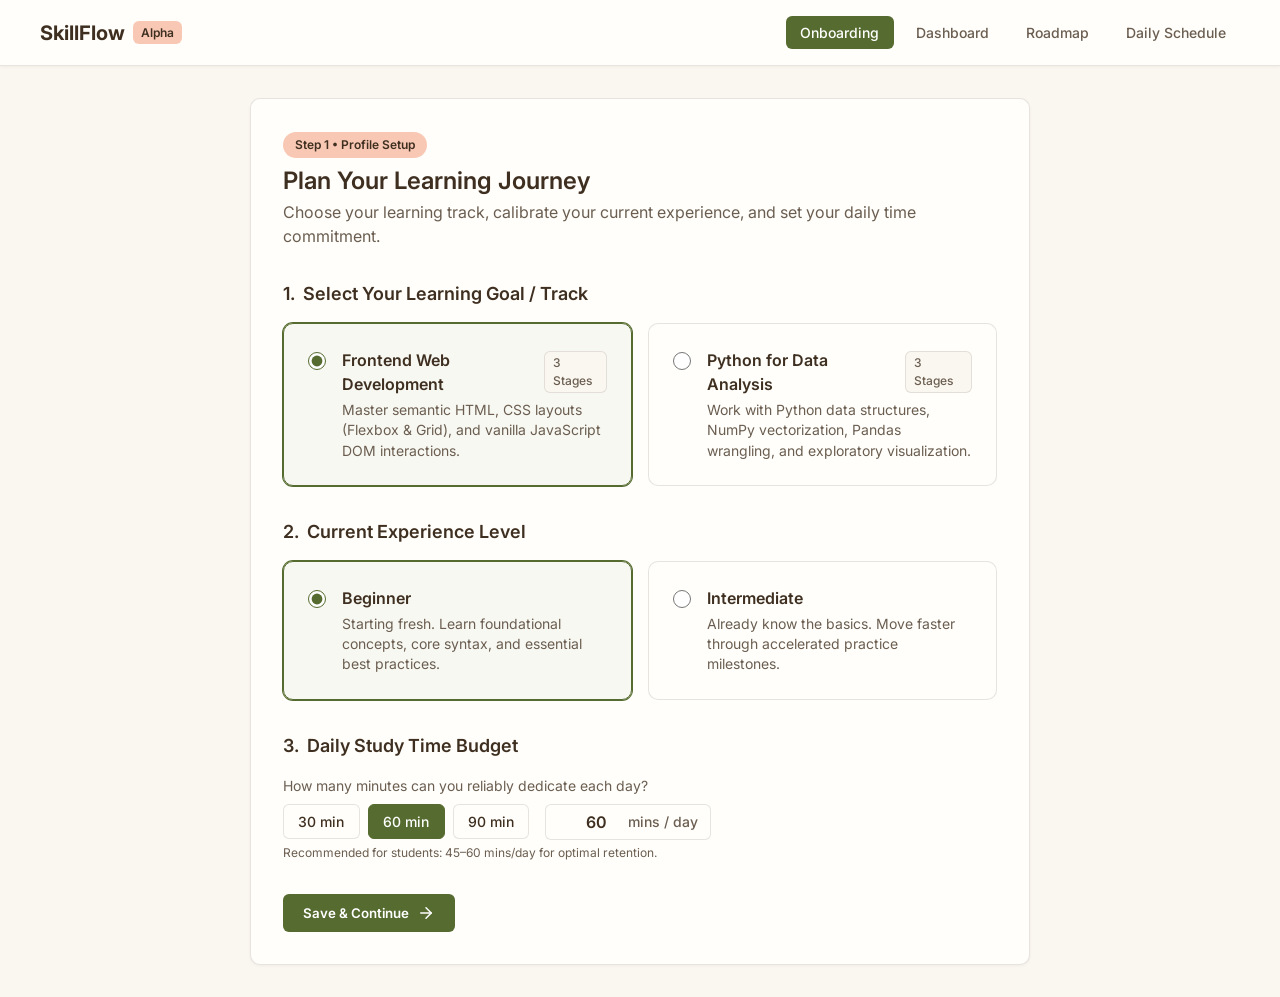
==== index.html @ f616cbc0 "1st proototype" ====
<!DOCTYPE html>
<html lang="en">
<head>
  <meta charset="UTF-8">
  <meta name="viewport" content="width=device-width, initial-scale=1.0">
  <title>SkillFlow — Student Productivity &amp; Roadmap Tool</title>
  
  <!-- Inter Google Font -->
  <link rel="preconnect" href="https://fonts.googleapis.com">
  <link rel="preconnect" href="https://fonts.gstatic.com" crossorigin>
  <link href="https://fonts.googleapis.com/css2?family=Inter:wght@400;500;600;700&display=swap" rel="stylesheet">
  
  <!-- Application Styles -->
  <link rel="stylesheet" href="css/styles.css">
</head>
<body>
  <!-- Global Application Header -->
  <header class="app-header">
    <div class="header-container">
      <div class="brand-logo">
        <span>SkillFlow</span>
        <span class="brand-badge">Alpha</span>
      </div>

      <nav class="main-nav" aria-label="Main Navigation">
        <button type="button" class="nav-btn active" data-view="onboarding">Onboarding</button>
        <button type="button" class="nav-btn" data-view="dashboard">Dashboard</button>
        <button type="button" class="nav-btn" data-view="roadmap">Roadmap</button>
        <button type="button" class="nav-btn" data-view="schedule">Daily Schedule</button>
      </nav>
    </div>
  </header>

  <!-- Main Content Mount Area -->
  <main id="app-root" class="app-main">

    <!-- 1. Onboarding View Container -->
    <section id="view-onboarding" class="view-container active" aria-labelledby="title-onboarding">
      <div class="card onboarding-card">
        <header class="section-header">
          <span class="highlight-pill">Step 1 • Profile Setup</span>
          <h1 id="title-onboarding">Plan Your Learning Journey</h1>
          <p class="section-description">
            Choose your learning track, calibrate your current experience, and set your daily time commitment.
          </p>
        </header>

        <div id="onboarding-container" class="view-content-mount">
          <form id="onboarding-form" novalidate>

            <!-- 1. Goal / Track Selection -->
            <fieldset class="form-fieldset">
              <legend class="form-legend">
                <span class="step-num">1.</span>
                <span>Select Your Learning Goal / Track</span>
              </legend>
              <div class="options-grid" role="radiogroup" aria-label="Learning Track">
                
                <label class="option-card" for="track-frontend">
                  <input type="radio" id="track-frontend" name="track" value="frontend-web-development" required checked>
                  <div class="option-card-body">
                    <div class="option-header">
                      <span class="option-title">Frontend Web Development</span>
                      <span class="option-tag">3 Stages</span>
                    </div>
                    <p class="option-text">Master semantic HTML, CSS layouts (Flexbox &amp; Grid), and vanilla JavaScript DOM interactions.</p>
                  </div>
                </label>

                <label class="option-card" for="track-python">
                  <input type="radio" id="track-python" name="track" value="python-for-data-analysis" required>
                  <div class="option-card-body">
                    <div class="option-header">
                      <span class="option-title">Python for Data Analysis</span>
                      <span class="option-tag">3 Stages</span>
                    </div>
                    <p class="option-text">Work with Python data structures, NumPy vectorization, Pandas wrangling, and exploratory visualization.</p>
                  </div>
                </label>

              </div>
            </fieldset>

            <!-- 2. Experience Level -->
            <fieldset class="form-fieldset">
              <legend class="form-legend">
                <span class="step-num">2.</span>
                <span>Current Experience Level</span>
              </legend>
              <div class="experience-grid" role="radiogroup" aria-label="Experience Level">

                <label class="option-card compact" for="level-beginner">
                  <input type="radio" id="level-beginner" name="experienceLevel" value="beginner" checked required>
                  <div class="option-card-body">
                    <div class="option-header">
                      <span class="option-title">Beginner</span>
                    </div>
                    <p class="option-text">Starting fresh. Learn foundational concepts, core syntax, and essential best practices.</p>
                  </div>
                </label>

                <label class="option-card compact" for="level-intermediate">
                  <input type="radio" id="level-intermediate" name="experienceLevel" value="intermediate" required>
                  <div class="option-card-body">
                    <div class="option-header">
                      <span class="option-title">Intermediate</span>
                    </div>
                    <p class="option-text">Already know the basics. Move faster through accelerated practice milestones.</p>
                  </div>
                </label>

              </div>
            </fieldset>

            <!-- 3. Daily Study Time Budget -->
            <fieldset class="form-fieldset">
              <legend class="form-legend">
                <span class="step-num">3.</span>
                <span>Daily Study Time Budget</span>
              </legend>
              <p class="form-help">How many minutes can you reliably dedicate each day?</p>
              
              <div class="budget-input-wrapper">
                <div class="budget-presets" role="group" aria-label="Time presets">
                  <button type="button" class="btn-preset" data-minutes="30">30 min</button>
                  <button type="button" class="btn-preset active" data-minutes="60">60 min</button>
                  <button type="button" class="btn-preset" data-minutes="90">90 min</button>
                </div>

                <div class="input-with-affix">
                  <input
                    type="number"
                    id="daily-budget-input"
                    name="dailyBudget"
                    min="15"
                    max="480"
                    step="5"
                    value="60"
                    required
                    aria-describedby="budget-hint"
                  >
                  <span class="input-affix">mins / day</span>
                </div>
              </div>
              <span id="budget-hint" class="input-hint">Recommended for students: 45–60 mins/day for optimal retention.</span>
            </fieldset>

            <!-- Submit Action -->
            <div class="form-actions">
              <button type="submit" class="btn-primary" id="btn-save-onboarding">
                <span>Save &amp; Continue</span>
                <svg width="18" height="18" viewBox="0 0 24 24" fill="none" stroke="currentColor" stroke-width="2" stroke-linecap="round" stroke-linejoin="round" aria-hidden="true"><line x1="5" y1="12" x2="19" y2="12"></line><polyline points="12 5 19 12 12 19"></polyline></svg>
              </button>
            </div>

            <!-- Live Status Feedback Notification -->
            <div id="onboarding-feedback" class="onboarding-feedback" aria-live="polite" hidden></div>
          </form>

          <!-- Persisted Profile Summary Card -->
          <div id="saved-profile-card" class="saved-profile-card" hidden>
            <div class="saved-profile-header">
              <span class="highlight-pill">Active Plan</span>
              <button type="button" class="btn-link" id="btn-edit-onboarding">Edit Preferences</button>
            </div>
            <div class="saved-profile-details" id="saved-profile-content">
              <!-- Dynamically populated -->
            </div>
          </div>
        </div>
      </div>
    </section>

    <!-- 2. Dashboard View Container -->
    <section id="view-dashboard" class="view-container" aria-labelledby="title-dashboard">
      <div class="card">
        <h2 id="title-dashboard">Student Dashboard</h2>
        <p>Track overall roadmap completion, upcoming milestones, and weekly study streaks.</p>
        <div id="dashboard-container" class="view-content-mount">
          <!-- Dashboard widgets and metrics mount here -->
        </div>
      </div>
    </section>

    <!-- 3. Roadmap View Container -->
    <section id="view-roadmap" class="view-container" aria-labelledby="title-roadmap">
      <div class="card">
        <h2 id="title-roadmap">Personalized Roadmap</h2>
        <p>Structured milestones, key skill gaps, and learning modules arranged sequentially.</p>
        <div id="roadmap-container" class="view-content-mount">
          <!-- Interactive roadmap tree mounts here -->
        </div>
      </div>
    </section>

    <!-- 4. Daily Schedule View Container -->
    <section id="view-schedule" class="view-container" aria-labelledby="title-schedule">
      <div class="card">
        <h2 id="title-schedule">Daily Schedule &amp; Planner</h2>
        <p>Targeted tasks for today, duration blocks, and adaptive reschedule triggers.</p>
        <div id="schedule-container" class="view-content-mount">
          <!-- Daily schedule timeline and task checklist mount here -->
        </div>
      </div>
    </section>

  </main>

  <!-- Application Scripts -->
  <script src="js/onboarding.js" defer></script>
  <script src="js/app.js" defer></script>
</body>
</html>
---- css/styles.css ----
:root {
  /* ==========================================================================
     Design Tokens (SkillFlow Brand Palette)
     ========================================================================== */
  --bg-main: #FAF7F0;             /* Main background: Floral White */
  --bg-card: #FFFEFA;             /* Cards: Warm White */
  --primary-action: #556B2F;      /* Primary Actions: Black Olive */
  --heading-color: #3E2F20;       /* Headings: Cocoa Noir */
  --highlight-color: #F9C8B4;     /* Highlights: Peach Fuzz */
  --deadline-alert: #F59E0B;      /* Deadlines/Alerts: Amber Lux */

  /* Direct semantic aliases */
  --color-bg-main: var(--bg-main);
  --color-bg-card: var(--bg-card);
  --color-primary: var(--primary-action);
  --color-heading: var(--heading-color);
  --color-highlight: var(--highlight-color);
  --color-alert: var(--deadline-alert);

  /* Typography Tokens */
  --font-family-base: 'Inter', -apple-system, BlinkMacSystemFont, 'Segoe UI', Roboto, Oxygen, Ubuntu, Cantarell, sans-serif;
  --font-size-xs: 0.75rem;
  --font-size-sm: 0.875rem;
  --font-size-base: 1rem;
  --font-size-lg: 1.125rem;
  --font-size-xl: 1.25rem;
  --font-size-2xl: 1.5rem;
  --font-size-3xl: 2rem;

  /* Supporting Neutrals & Utility */
  --color-text-main: #3E2F20;
  --color-text-muted: #6B5E51;
  --color-border: rgba(62, 47, 32, 0.12);
  --color-border-subtle: rgba(62, 47, 32, 0.06);

  /* Elevation & Border Radius */
  --radius-sm: 6px;
  --radius-md: 10px;
  --radius-lg: 16px;
  --shadow-sm: 0 1px 3px rgba(62, 47, 32, 0.05);
  --shadow-md: 0 4px 12px rgba(62, 47, 32, 0.08);
  --shadow-lg: 0 8px 24px rgba(62, 47, 32, 0.1);

  /* Layout Spacing */
  --spacing-xs: 0.25rem;
  --spacing-sm: 0.5rem;
  --spacing-md: 1rem;
  --spacing-lg: 1.5rem;
  --spacing-xl: 2rem;
  --container-max-width: 1200px;

  /* Transitions */
  --transition-fast: 150ms ease;
  --transition-normal: 250ms ease;
}

/* ==========================================================================
   CSS Reset & Base Rules
   ========================================================================== */
*,
*::before,
*::after {
  box-sizing: border-box;
  margin: 0;
  padding: 0;
}

body {
  min-height: 100vh;
  background-color: var(--bg-main);
  color: var(--color-text-main);
  font-family: var(--font-family-base);
  font-size: var(--font-size-base);
  line-height: 1.5;
  -webkit-font-smoothing: antialiased;
  -moz-osx-font-smoothing: grayscale;
}

h1, h2, h3, h4, h5, h6 {
  color: var(--heading-color);
  font-weight: 600;
  line-height: 1.25;
}

a {
  color: var(--primary-action);
  text-decoration: none;
}

button {
  font-family: inherit;
  cursor: pointer;
  border: none;
  background: none;
}

/* ==========================================================================
   App Layout Scaffolding
   ========================================================================== */
.app-header {
  background-color: var(--bg-card);
  border-bottom: 1px solid var(--color-border);
  padding: var(--spacing-md) var(--spacing-xl);
  position: sticky;
  top: 0;
  z-index: 50;
  box-shadow: var(--shadow-sm);
}

.header-container {
  max-width: var(--container-max-width);
  margin: 0 auto;
  display: flex;
  align-items: center;
  justify-content: space-between;
  gap: var(--spacing-md);
}

.brand-logo {
  display: flex;
  align-items: center;
  gap: var(--spacing-sm);
  font-size: var(--font-size-xl);
  font-weight: 700;
  color: var(--heading-color);
}

.brand-badge {
  background: var(--highlight-color);
  color: var(--heading-color);
  font-size: var(--font-size-xs);
  padding: 0.15rem 0.5rem;
  border-radius: var(--radius-sm);
  font-weight: 600;
}

.main-nav {
  display: flex;
  gap: var(--spacing-sm);
}

.nav-btn {
  padding: 0.5rem 0.9rem;
  border-radius: var(--radius-sm);
  font-size: var(--font-size-sm);
  font-weight: 500;
  color: var(--color-text-muted);
  transition: all var(--transition-fast);
}

.nav-btn:hover {
  background-color: var(--bg-main);
  color: var(--heading-color);
}

.nav-btn.active {
  background-color: var(--primary-action);
  color: #FFFFFF;
}

.app-main {
  max-width: var(--container-max-width);
  margin: 0 auto;
  padding: var(--spacing-xl) var(--spacing-md);
}

/* ==========================================================================
   Modular View Containers
   ========================================================================== */
.view-container {
  display: none;
  animation: fadeIn var(--transition-normal);
}

.view-container.active {
  display: block;
}

@keyframes fadeIn {
  from {
    opacity: 0;
    transform: translateY(4px);
  }
  to {
    opacity: 1;
    transform: translateY(0);
  }
}

/* Card Component */
.card {
  background-color: var(--bg-card);
  border-radius: var(--radius-md);
  border: 1px solid var(--color-border);
  padding: var(--spacing-xl);
  box-shadow: var(--shadow-sm);
  transition: box-shadow var(--transition-fast);
}

.card:hover {
  box-shadow: var(--shadow-md);
}

/* Buttons & Interactive Elements */
.btn-primary {
  background-color: var(--primary-action);
  color: #FFFFFF;
  padding: 0.65rem 1.25rem;
  border-radius: var(--radius-sm);
  font-weight: 600;
  display: inline-flex;
  align-items: center;
  justify-content: center;
  gap: var(--spacing-sm);
  transition: opacity var(--transition-fast), transform var(--transition-fast);
}

.btn-primary:hover {
  opacity: 0.92;
  transform: translateY(-1px);
}

.btn-primary:active {
  transform: translateY(0);
}

.alert-badge {
  background-color: var(--deadline-alert);
  color: #FFFFFF;
  padding: 0.2rem 0.6rem;
  border-radius: var(--radius-sm);
  font-size: var(--font-size-xs);
  font-weight: 600;
}

.highlight-pill {
  background-color: var(--highlight-color);
  color: var(--heading-color);
  padding: 0.25rem 0.75rem;
  border-radius: 9999px;
  font-size: var(--font-size-xs);
  font-weight: 600;
}

/* ==========================================================================
   Onboarding Flow Styles
   ========================================================================== */
.onboarding-card {
  max-width: 780px;
  margin: 0 auto;
}

.section-header {
  margin-bottom: var(--spacing-xl);
}

.section-header .highlight-pill {
  margin-bottom: var(--spacing-sm);
  display: inline-block;
}

.section-header h1 {
  font-size: var(--font-size-2xl);
  margin-bottom: var(--spacing-xs);
}

.section-description {
  color: var(--color-text-muted);
  font-size: var(--font-size-base);
}

.form-fieldset {
  border: none;
  padding: 0;
  margin: 0 0 var(--spacing-xl) 0;
}

.form-legend {
  font-size: var(--font-size-lg);
  font-weight: 600;
  color: var(--heading-color);
  margin-bottom: var(--spacing-md);
  display: flex;
  align-items: center;
  gap: var(--spacing-sm);
}

.form-help {
  color: var(--color-text-muted);
  font-size: var(--font-size-sm);
  margin-bottom: var(--spacing-sm);
}

/* Track and Option Cards */
.options-grid {
  display: grid;
  grid-template-columns: repeat(auto-fit, minmax(280px, 1fr));
  gap: var(--spacing-md);
}

.experience-grid {
  display: grid;
  grid-template-columns: repeat(auto-fit, minmax(220px, 1fr));
  gap: var(--spacing-md);
}

.option-card {
  position: relative;
  display: flex;
  align-items: flex-start;
  gap: var(--spacing-md);
  padding: var(--spacing-lg);
  border: 1.5px solid var(--color-border);
  border-radius: var(--radius-md);
  background-color: var(--bg-card);
  cursor: pointer;
  transition: all var(--transition-fast);
  user-select: none;
}

.option-card:hover {
  border-color: rgba(85, 107, 47, 0.4);
  transform: translateY(-1px);
  box-shadow: var(--shadow-sm);
}

.option-card input[type="radio"] {
  margin-top: 0.25rem;
  accent-color: var(--primary-action);
  width: 1.15rem;
  height: 1.15rem;
  cursor: pointer;
  flex-shrink: 0;
}

.option-card.selected,
.option-card:has(input[type="radio"]:checked) {
  border-color: var(--primary-action);
  background-color: rgba(85, 107, 47, 0.04);
  box-shadow: 0 0 0 1px var(--primary-action);
}

.option-card-body {
  flex: 1;
}

.option-header {
  display: flex;
  align-items: center;
  justify-content: space-between;
  gap: var(--spacing-sm);
  margin-bottom: var(--spacing-xs);
}

.option-title {
  font-weight: 600;
  color: var(--heading-color);
  font-size: var(--font-size-base);
}

.option-tag {
  background-color: var(--bg-main);
  border: 1px solid var(--color-border);
  font-size: var(--font-size-xs);
  padding: 0.15rem 0.5rem;
  border-radius: var(--radius-sm);
  color: var(--color-text-muted);
  font-weight: 500;
}

.option-text {
  color: var(--color-text-muted);
  font-size: var(--font-size-sm);
  line-height: 1.45;
}

/* Time Budget Controls */
.budget-input-wrapper {
  display: flex;
  align-items: center;
  flex-wrap: wrap;
  gap: var(--spacing-md);
  margin-top: var(--spacing-sm);
}

.budget-presets {
  display: flex;
  gap: var(--spacing-sm);
}

.btn-preset {
  background-color: var(--bg-card);
  border: 1px solid var(--color-border);
  padding: 0.5rem 0.9rem;
  border-radius: var(--radius-sm);
  font-size: var(--font-size-sm);
  font-weight: 500;
  color: var(--heading-color);
  transition: all var(--transition-fast);
}

.btn-preset:hover {
  background-color: var(--bg-main);
  border-color: rgba(85, 107, 47, 0.4);
}

.btn-preset.active {
  background-color: var(--primary-action);
  border-color: var(--primary-action);
  color: #FFFFFF;
}

.input-with-affix {
  display: inline-flex;
  align-items: center;
  background-color: var(--bg-card);
  border: 1.5px solid var(--color-border);
  border-radius: var(--radius-sm);
  padding: 0.4rem 0.75rem;
  transition: border-color var(--transition-fast);
}

.input-with-affix:focus-within {
  border-color: var(--primary-action);
  box-shadow: 0 0 0 1px var(--primary-action);
}

.input-with-affix input {
  border: none;
  outline: none;
  font-family: inherit;
  font-size: var(--font-size-base);
  font-weight: 600;
  color: var(--heading-color);
  background: transparent;
  width: 4rem;
  text-align: right;
  margin-right: 0.35rem;
}

.input-affix {
  color: var(--color-text-muted);
  font-size: var(--font-size-sm);
  font-weight: 500;
}

.input-hint {
  display: block;
  font-size: var(--font-size-xs);
  color: var(--color-text-muted);
  margin-top: var(--spacing-xs);
}

/* Actions and Feedback */
.form-actions {
  margin-top: var(--spacing-xl);
  display: flex;
  align-items: center;
  gap: var(--spacing-md);
}

.onboarding-feedback {
  margin-top: var(--spacing-lg);
  padding: var(--spacing-md) var(--spacing-lg);
  border-radius: var(--radius-md);
  font-size: var(--font-size-sm);
  line-height: 1.5;
  transition: all var(--transition-normal);
}

.onboarding-feedback.success {
  background-color: rgba(85, 107, 47, 0.08);
  border: 1px solid var(--primary-action);
  color: var(--heading-color);
}

.onboarding-feedback.error {
  background-color: rgba(245, 158, 11, 0.1);
  border: 1px solid var(--deadline-alert);
  color: var(--heading-color);
}

/* Saved Profile Active Card */
.saved-profile-card {
  margin-top: var(--spacing-xl);
  padding: var(--spacing-lg);
  border-radius: var(--radius-md);
  background-color: var(--bg-card);
  border: 1.5px solid var(--color-border);
  border-left: 5px solid var(--primary-action);
  box-shadow: var(--shadow-sm);
}

.saved-profile-header {
  display: flex;
  align-items: center;
  justify-content: space-between;
  margin-bottom: var(--spacing-md);
}

.btn-link {
  color: var(--primary-action);
  font-size: var(--font-size-sm);
  font-weight: 600;
  text-decoration: underline;
  cursor: pointer;
  padding: 0.2rem 0.4rem;
}

.btn-link:hover {
  opacity: 0.8;
}

.profile-meta-grid {
  display: grid;
  grid-template-columns: repeat(auto-fit, minmax(180px, 1fr));
  gap: var(--spacing-md);
  margin-top: var(--spacing-sm);
}

.meta-item {
  display: flex;
  flex-direction: column;
  gap: 0.2rem;
}

.meta-label {
  font-size: var(--font-size-xs);
  color: var(--color-text-muted);
  text-transform: uppercase;
  letter-spacing: 0.05em;
  font-weight: 600;
}

.meta-value {
  font-size: var(--font-size-base);
  font-weight: 600;
  color: var(--heading-color);
}
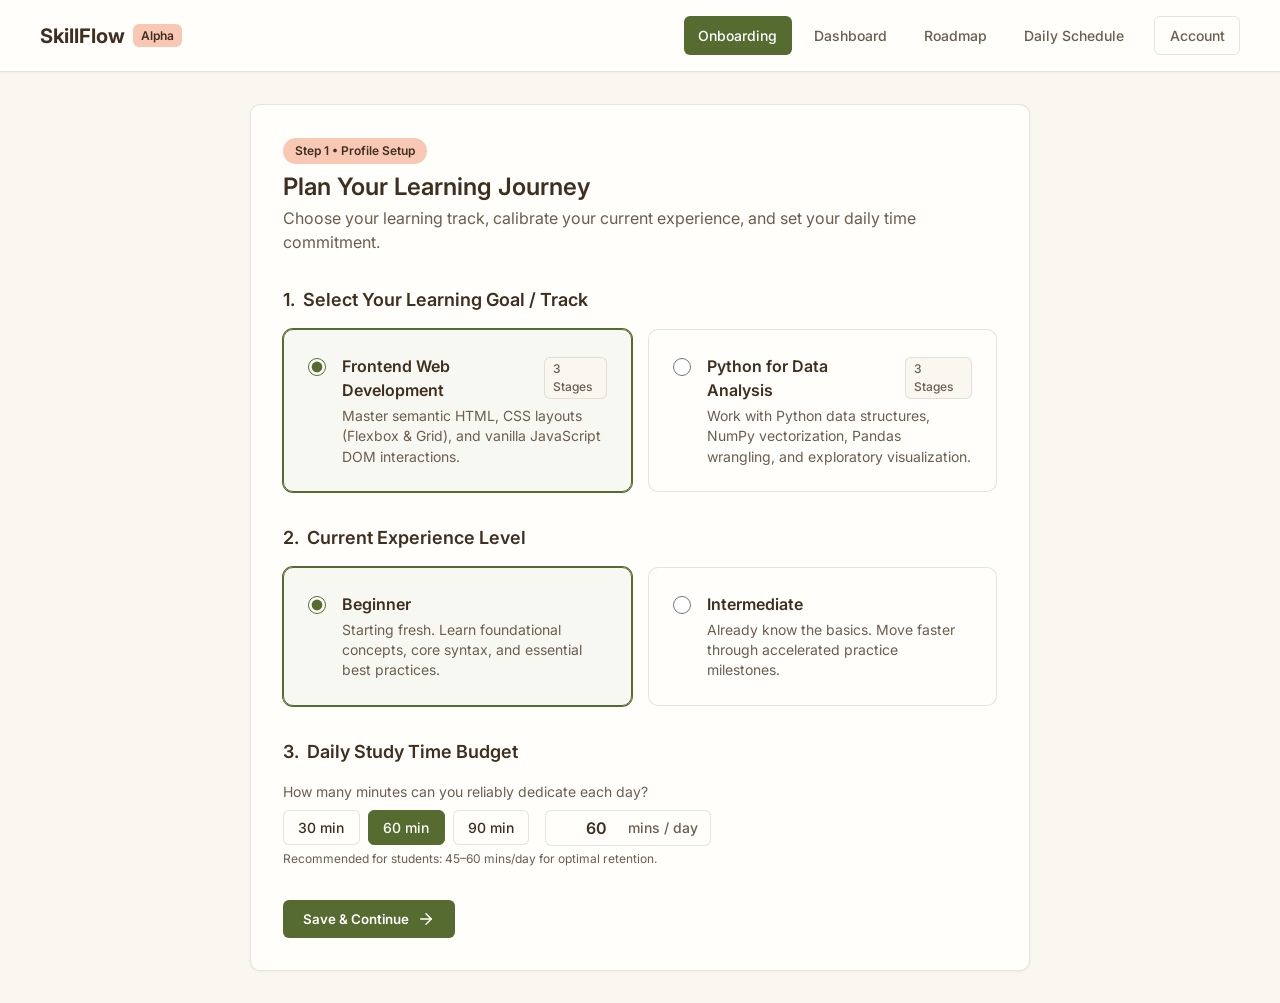
==== commit cb5cff46: "Login" ====
--- a/index.html
+++ b/index.html
@@ -27,6 +27,7 @@
         <button type="button" class="nav-btn" data-view="dashboard">Dashboard</button>
         <button type="button" class="nav-btn" data-view="roadmap">Roadmap</button>
         <button type="button" class="nav-btn" data-view="schedule">Daily Schedule</button>
+        <a href="auth.html" class="nav-btn auth-nav-link" style="border: 1px solid var(--color-border); margin-left: 0.5rem;">Account</a>
       </nav>
     </div>
   </header>
@@ -173,41 +174,93 @@
 
     <!-- 2. Dashboard View Container -->
     <section id="view-dashboard" class="view-container" aria-labelledby="title-dashboard">
-      <div class="card">
-        <h2 id="title-dashboard">Student Dashboard</h2>
-        <p>Track overall roadmap completion, upcoming milestones, and weekly study streaks.</p>
-        <div id="dashboard-container" class="view-content-mount">
-          <!-- Dashboard widgets and metrics mount here -->
-        </div>
+      <div id="dashboard-container" class="view-content-mount">
+        <!-- Dashboard widgets and metrics mount dynamically -->
       </div>
     </section>
 
     <!-- 3. Roadmap View Container -->
     <section id="view-roadmap" class="view-container" aria-labelledby="title-roadmap">
-      <div class="card">
-        <h2 id="title-roadmap">Personalized Roadmap</h2>
-        <p>Structured milestones, key skill gaps, and learning modules arranged sequentially.</p>
-        <div id="roadmap-container" class="view-content-mount">
-          <!-- Interactive roadmap tree mounts here -->
-        </div>
+      <div id="roadmap-container" class="view-content-mount">
+        <!-- Interactive roadmap tree mounts dynamically -->
       </div>
     </section>
 
     <!-- 4. Daily Schedule View Container -->
     <section id="view-schedule" class="view-container" aria-labelledby="title-schedule">
-      <div class="card">
-        <h2 id="title-schedule">Daily Schedule &amp; Planner</h2>
-        <p>Targeted tasks for today, duration blocks, and adaptive reschedule triggers.</p>
-        <div id="schedule-container" class="view-content-mount">
-          <!-- Daily schedule timeline and task checklist mount here -->
-        </div>
+      <div id="schedule-container" class="view-content-mount">
+        <!-- Daily schedule timeline and task checklist mount dynamically -->
       </div>
     </section>
 
   </main>
+
+  <!-- Adaptive Rescheduling Modal -->
+  <div id="reschedule-modal" class="modal-backdrop" role="dialog" aria-modal="true" aria-labelledby="reschedule-modal-title" hidden>
+    <div class="modal-box card">
+      <div class="modal-header">
+        <div style="display: flex; align-items: center; gap: 0.5rem;">
+          <span class="highlight-pill">Adaptive Planner</span>
+          <h2 id="reschedule-modal-title" style="font-size: var(--font-size-xl);">Find My New Rhythm 🎯</h2>
+        </div>
+        <button type="button" class="modal-close-btn" id="btn-close-modal" aria-label="Close dialog">&times;</button>
+      </div>
+
+      <div class="modal-body">
+        <p class="modal-encouragement">
+          Plans change. Let's make a new one. We'll reorganize your unfinished tasks around the time you have available.
+        </p>
+
+        <div class="form-fieldset" style="margin-top: 1.25rem;">
+          <label for="adaptive-time-input" class="form-legend" style="font-size: 1rem; margin-bottom: 0.5rem;">
+            How much study time do you have left today?
+          </label>
+          
+          <div class="budget-input-wrapper">
+            <div class="budget-presets" role="group" aria-label="Quick time options">
+              <button type="button" class="btn-preset modal-time-preset" data-mins="15">15 min</button>
+              <button type="button" class="btn-preset modal-time-preset active" data-mins="30">30 min</button>
+              <button type="button" class="btn-preset modal-time-preset" data-mins="45">45 min</button>
+              <button type="button" class="btn-preset modal-time-preset" data-mins="60">60 min</button>
+            </div>
+
+            <div class="input-with-affix">
+              <input
+                type="number"
+                id="adaptive-time-input"
+                min="0"
+                max="240"
+                step="5"
+                value="30"
+                aria-label="Adjusted time in minutes"
+              >
+              <span class="input-affix">mins left</span>
+            </div>
+          </div>
+          <span class="input-hint" id="modal-time-hint">
+            We will preserve all prerequisites, fit eligible tasks into this time, and gently move overflow tasks into tomorrow's queue.
+          </span>
+        </div>
+
+        <div id="modal-preview-summary" class="adaptive-preview-summary">
+          <!-- Dynamic summary populated by scheduler.js -->
+        </div>
+      </div>
+
+      <div class="modal-footer">
+        <button type="button" class="btn-preset" id="btn-cancel-reschedule">Keep Current Plan</button>
+        <button type="button" class="btn-primary" id="btn-apply-reschedule">
+          <span>Apply New Rhythm</span>
+          <svg width="18" height="18" viewBox="0 0 24 24" fill="none" stroke="currentColor" stroke-width="2" stroke-linecap="round" stroke-linejoin="round" aria-hidden="true"><polyline points="20 6 9 17 4 12"></polyline></svg>
+        </button>
+      </div>
+    </div>
+  </div>
 
   <!-- Application Scripts -->
   <script src="js/onboarding.js" defer></script>
+  <script src="js/roadmap.js" defer></script>
+  <script src="js/scheduler.js" defer></script>
   <script src="js/app.js" defer></script>
 </body>
 </html>
--- a/css/styles.css
+++ b/css/styles.css
@@ -537,3 +537,546 @@
   font-weight: 600;
   color: var(--heading-color);
 }
+
+/* ==========================================================================
+   Progress Bars & Metric Gauges
+   ========================================================================== */
+.progress-container {
+  display: flex;
+  flex-direction: column;
+  gap: var(--spacing-xs);
+  margin: var(--spacing-sm) 0;
+}
+
+.progress-meta {
+  display: flex;
+  justify-content: space-between;
+  align-items: center;
+  font-size: var(--font-size-sm);
+}
+
+.progress-label {
+  font-weight: 600;
+  color: var(--heading-color);
+}
+
+.progress-value {
+  font-weight: 700;
+  color: var(--primary-action);
+}
+
+.progress-track {
+  width: 100%;
+  height: 10px;
+  background-color: rgba(62, 47, 32, 0.08);
+  border-radius: 9999px;
+  overflow: hidden;
+  position: relative;
+}
+
+.progress-fill {
+  height: 100%;
+  background-color: var(--primary-action);
+  border-radius: 9999px;
+  transition: width 350ms cubic-bezier(0.4, 0, 0.2, 1);
+}
+
+.progress-fill.amber {
+  background-color: var(--deadline-alert);
+}
+
+.progress-fill.peach {
+  background-color: var(--highlight-color);
+}
+
+/* ==========================================================================
+   Scheduler & Daily Planner Styles
+   ========================================================================== */
+.schedule-hero {
+  background-color: var(--bg-card);
+  border: 1px solid var(--color-border);
+  border-radius: var(--radius-md);
+  padding: var(--spacing-lg);
+  margin-bottom: var(--spacing-xl);
+  box-shadow: var(--shadow-sm);
+}
+
+.schedule-hero-header {
+  display: flex;
+  align-items: center;
+  justify-content: space-between;
+  flex-wrap: wrap;
+  gap: var(--spacing-md);
+  margin-bottom: var(--spacing-md);
+}
+
+.schedule-hero-title {
+  font-size: var(--font-size-xl);
+  color: var(--heading-color);
+}
+
+.schedule-track-pill {
+  background-color: var(--highlight-color);
+  color: var(--heading-color);
+  font-size: var(--font-size-xs);
+  font-weight: 600;
+  padding: 0.25rem 0.75rem;
+  border-radius: 9999px;
+}
+
+.budget-gauge-box {
+  background-color: var(--bg-main);
+  border: 1px solid var(--color-border);
+  border-radius: var(--radius-sm);
+  padding: var(--spacing-md) var(--spacing-lg);
+  margin-top: var(--spacing-sm);
+}
+
+.budget-gauge-details {
+  display: flex;
+  justify-content: space-between;
+  font-size: var(--font-size-sm);
+  color: var(--color-text-muted);
+  margin-top: var(--spacing-xs);
+}
+
+.schedule-section {
+  margin-bottom: var(--spacing-xl);
+}
+
+.schedule-section-header {
+  display: flex;
+  align-items: center;
+  justify-content: space-between;
+  margin-bottom: var(--spacing-md);
+}
+
+.schedule-section-title {
+  font-size: var(--font-size-lg);
+  font-weight: 600;
+  color: var(--heading-color);
+  display: flex;
+  align-items: center;
+  gap: var(--spacing-sm);
+}
+
+.task-list {
+  display: flex;
+  flex-direction: column;
+  gap: var(--spacing-sm);
+}
+
+/* Task Item Component */
+.task-item {
+  background-color: var(--bg-card);
+  border: 1.5px solid var(--color-border);
+  border-radius: var(--radius-md);
+  padding: var(--spacing-md) var(--spacing-lg);
+  display: flex;
+  align-items: flex-start;
+  gap: var(--spacing-md);
+  transition: all var(--transition-fast);
+}
+
+.task-item:hover {
+  border-color: rgba(85, 107, 47, 0.4);
+  box-shadow: var(--shadow-sm);
+}
+
+.task-item.completed {
+  background-color: rgba(85, 107, 47, 0.04);
+  border-color: rgba(85, 107, 47, 0.3);
+}
+
+.task-item.completed .task-title {
+  text-decoration: line-through;
+  color: var(--color-text-muted);
+}
+
+.task-item.locked {
+  background-color: rgba(62, 47, 32, 0.02);
+  border-style: dashed;
+  opacity: 0.75;
+}
+
+.task-checkbox-wrapper {
+  padding-top: 0.15rem;
+}
+
+.task-checkbox {
+  width: 1.25rem;
+  height: 1.25rem;
+  accent-color: var(--primary-action);
+  cursor: pointer;
+  border-radius: 4px;
+}
+
+.task-body {
+  flex: 1;
+}
+
+.task-main-row {
+  display: flex;
+  align-items: center;
+  justify-content: space-between;
+  gap: var(--spacing-sm);
+  flex-wrap: wrap;
+  margin-bottom: 0.25rem;
+}
+
+.task-title {
+  font-size: var(--font-size-base);
+  font-weight: 600;
+  color: var(--heading-color);
+}
+
+.task-meta-badges {
+  display: flex;
+  align-items: center;
+  gap: var(--spacing-xs);
+  flex-wrap: wrap;
+}
+
+.badge-duration {
+  background-color: var(--highlight-color);
+  color: var(--heading-color);
+  font-size: var(--font-size-xs);
+  font-weight: 600;
+  padding: 0.15rem 0.5rem;
+  border-radius: var(--radius-sm);
+}
+
+.badge-stage {
+  background-color: var(--bg-main);
+  border: 1px solid var(--color-border);
+  color: var(--color-text-muted);
+  font-size: var(--font-size-xs);
+  padding: 0.15rem 0.5rem;
+  border-radius: var(--radius-sm);
+  font-weight: 500;
+}
+
+.badge-status {
+  font-size: var(--font-size-xs);
+  font-weight: 600;
+  padding: 0.15rem 0.55rem;
+  border-radius: 9999px;
+}
+
+.badge-status.scheduled {
+  background-color: rgba(85, 107, 47, 0.15);
+  color: var(--primary-action);
+}
+
+.badge-status.exceeded {
+  background-color: rgba(245, 158, 11, 0.15);
+  color: #B45309;
+}
+
+.badge-status.locked {
+  background-color: rgba(62, 47, 32, 0.08);
+  color: var(--color-text-muted);
+}
+
+.task-prereqs {
+  display: flex;
+  align-items: center;
+  gap: var(--spacing-xs);
+  font-size: var(--font-size-xs);
+  color: var(--color-text-muted);
+  margin-top: var(--spacing-xs);
+  flex-wrap: wrap;
+}
+
+.prereq-tag {
+  display: inline-flex;
+  align-items: center;
+  gap: 0.2rem;
+  padding: 0.1rem 0.4rem;
+  border-radius: 4px;
+  font-size: 0.725rem;
+}
+
+.prereq-tag.met {
+  background-color: rgba(85, 107, 47, 0.1);
+  color: var(--primary-action);
+  font-weight: 500;
+}
+
+.prereq-tag.unmet {
+  background-color: rgba(245, 158, 11, 0.12);
+  color: #9A3412;
+  font-weight: 500;
+}
+
+/* Empty & Congratulatory States */
+.state-box {
+  background-color: var(--bg-card);
+  border: 1.5px dashed var(--color-border);
+  border-radius: var(--radius-md);
+  padding: var(--spacing-xl);
+  text-align: center;
+}
+
+.state-box h3 {
+  margin-bottom: var(--spacing-xs);
+}
+
+.state-box p {
+  color: var(--color-text-muted);
+  margin-bottom: var(--spacing-md);
+}
+
+/* ==========================================================================
+   Roadmap Tree View Styles
+   ========================================================================== */
+.roadmap-hero {
+  background-color: var(--bg-card);
+  border: 1px solid var(--color-border);
+  border-radius: var(--radius-md);
+  padding: var(--spacing-xl);
+  margin-bottom: var(--spacing-xl);
+  box-shadow: var(--shadow-sm);
+}
+
+.roadmap-hero-top {
+  display: flex;
+  align-items: flex-start;
+  justify-content: space-between;
+  flex-wrap: wrap;
+  gap: var(--spacing-md);
+  margin-bottom: var(--spacing-md);
+}
+
+.roadmap-stats-row {
+  display: flex;
+  gap: var(--spacing-lg);
+  flex-wrap: wrap;
+  margin-top: var(--spacing-md);
+}
+
+.roadmap-stat-item {
+  display: flex;
+  flex-direction: column;
+}
+
+.roadmap-stat-val {
+  font-size: var(--font-size-xl);
+  font-weight: 700;
+  color: var(--heading-color);
+}
+
+.roadmap-stat-lbl {
+  font-size: var(--font-size-xs);
+  color: var(--color-text-muted);
+  text-transform: uppercase;
+  letter-spacing: 0.05em;
+}
+
+.stages-stack {
+  display: flex;
+  flex-direction: column;
+  gap: var(--spacing-xl);
+}
+
+.stage-card {
+  background-color: var(--bg-card);
+  border: 1.5px solid var(--color-border);
+  border-radius: var(--radius-md);
+  box-shadow: var(--shadow-sm);
+  overflow: hidden;
+}
+
+.stage-card-header {
+  background-color: rgba(62, 47, 32, 0.02);
+  border-bottom: 1px solid var(--color-border);
+  padding: var(--spacing-lg);
+}
+
+.stage-header-title-row {
+  display: flex;
+  align-items: center;
+  justify-content: space-between;
+  gap: var(--spacing-md);
+  margin-bottom: var(--spacing-xs);
+}
+
+.stage-order-tag {
+  background-color: var(--primary-action);
+  color: #FFFFFF;
+  font-size: var(--font-size-xs);
+  font-weight: 700;
+  padding: 0.15rem 0.5rem;
+  border-radius: var(--radius-sm);
+}
+
+.stage-description {
+  font-size: var(--font-size-sm);
+  color: var(--color-text-muted);
+  margin-bottom: var(--spacing-sm);
+}
+
+.stage-card-body {
+  padding: var(--spacing-lg);
+}
+
+/* ==========================================================================
+   Adaptive Rescheduling & Modal Styles
+   ========================================================================== */
+.btn-rhythm {
+  background-color: var(--bg-card);
+  border: 1.5px solid var(--primary-action);
+  color: var(--primary-action);
+  font-weight: 600;
+  font-size: var(--font-size-sm);
+  padding: 0.45rem 0.95rem;
+  border-radius: var(--radius-sm);
+  display: inline-flex;
+  align-items: center;
+  gap: var(--spacing-xs);
+  cursor: pointer;
+  transition: all var(--transition-fast);
+  box-shadow: var(--shadow-sm);
+}
+
+.btn-rhythm:hover {
+  background-color: var(--primary-action);
+  color: #FFFFFF;
+  transform: translateY(-1px);
+}
+
+.btn-rhythm:active {
+  transform: translateY(0);
+}
+
+.btn-rhythm svg {
+  color: inherit;
+}
+
+/* Adaptive Status Banner */
+.adaptive-banner {
+  background-color: rgba(85, 107, 47, 0.08);
+  border: 1.5px solid var(--primary-action);
+  border-radius: var(--radius-md);
+  padding: var(--spacing-md) var(--spacing-lg);
+  margin-top: var(--spacing-md);
+  display: flex;
+  align-items: center;
+  justify-content: space-between;
+  flex-wrap: wrap;
+  gap: var(--spacing-sm);
+  font-size: var(--font-size-sm);
+  color: var(--heading-color);
+  animation: fadeIn var(--transition-normal);
+}
+
+.adaptive-banner-text {
+  display: flex;
+  align-items: center;
+  gap: var(--spacing-sm);
+  font-weight: 500;
+}
+
+.badge-status.tomorrow {
+  background-color: rgba(245, 158, 11, 0.18);
+  color: #B45309;
+  border: 1px solid rgba(245, 158, 11, 0.3);
+  font-weight: 600;
+}
+
+/* Modal Backdrop & Dialog */
+.modal-backdrop {
+  position: fixed;
+  inset: 0;
+  z-index: 999;
+  background-color: rgba(62, 47, 32, 0.45);
+  backdrop-filter: blur(4px);
+  display: flex;
+  align-items: center;
+  justify-content: center;
+  padding: var(--spacing-md);
+  opacity: 1;
+  transition: opacity var(--transition-normal);
+}
+
+.modal-backdrop[hidden] {
+  display: none;
+  opacity: 0;
+}
+
+.modal-box {
+  max-width: 580px;
+  width: 100%;
+  max-height: 90vh;
+  overflow-y: auto;
+  background-color: var(--bg-card);
+  border-radius: var(--radius-lg);
+  box-shadow: var(--shadow-lg);
+  border: 1.5px solid var(--color-border);
+  padding: var(--spacing-xl);
+  animation: modalScaleUp 0.2s cubic-bezier(0.16, 1, 0.3, 1);
+}
+
+@keyframes modalScaleUp {
+  from {
+    transform: scale(0.96) translateY(6px);
+    opacity: 0;
+  }
+  to {
+    transform: scale(1) translateY(0);
+    opacity: 1;
+  }
+}
+
+.modal-header {
+  display: flex;
+  align-items: flex-start;
+  justify-content: space-between;
+  gap: var(--spacing-md);
+  margin-bottom: var(--spacing-md);
+}
+
+.modal-close-btn {
+  font-size: 1.75rem;
+  line-height: 1;
+  color: var(--color-text-muted);
+  cursor: pointer;
+  padding: 0.15rem 0.5rem;
+  border-radius: var(--radius-sm);
+  transition: color var(--transition-fast), background-color var(--transition-fast);
+}
+
+.modal-close-btn:hover {
+  color: var(--heading-color);
+  background-color: var(--bg-main);
+}
+
+.modal-encouragement {
+  font-size: var(--font-size-base);
+  color: var(--heading-color);
+  line-height: 1.55;
+  background-color: rgba(249, 200, 180, 0.28);
+  border-left: 4px solid var(--primary-action);
+  padding: var(--spacing-md) var(--spacing-lg);
+  border-radius: 0 var(--radius-sm) var(--radius-sm) 0;
+  font-weight: 500;
+  margin-bottom: var(--spacing-md);
+}
+
+.adaptive-preview-summary {
+  margin-top: var(--spacing-md);
+  padding: var(--spacing-md);
+  background-color: var(--bg-main);
+  border: 1px solid var(--color-border);
+  border-radius: var(--radius-sm);
+  font-size: var(--font-size-sm);
+  color: var(--color-text-main);
+}
+
+.modal-footer {
+  margin-top: var(--spacing-xl);
+  display: flex;
+  align-items: center;
+  justify-content: flex-end;
+  gap: var(--spacing-md);
+}
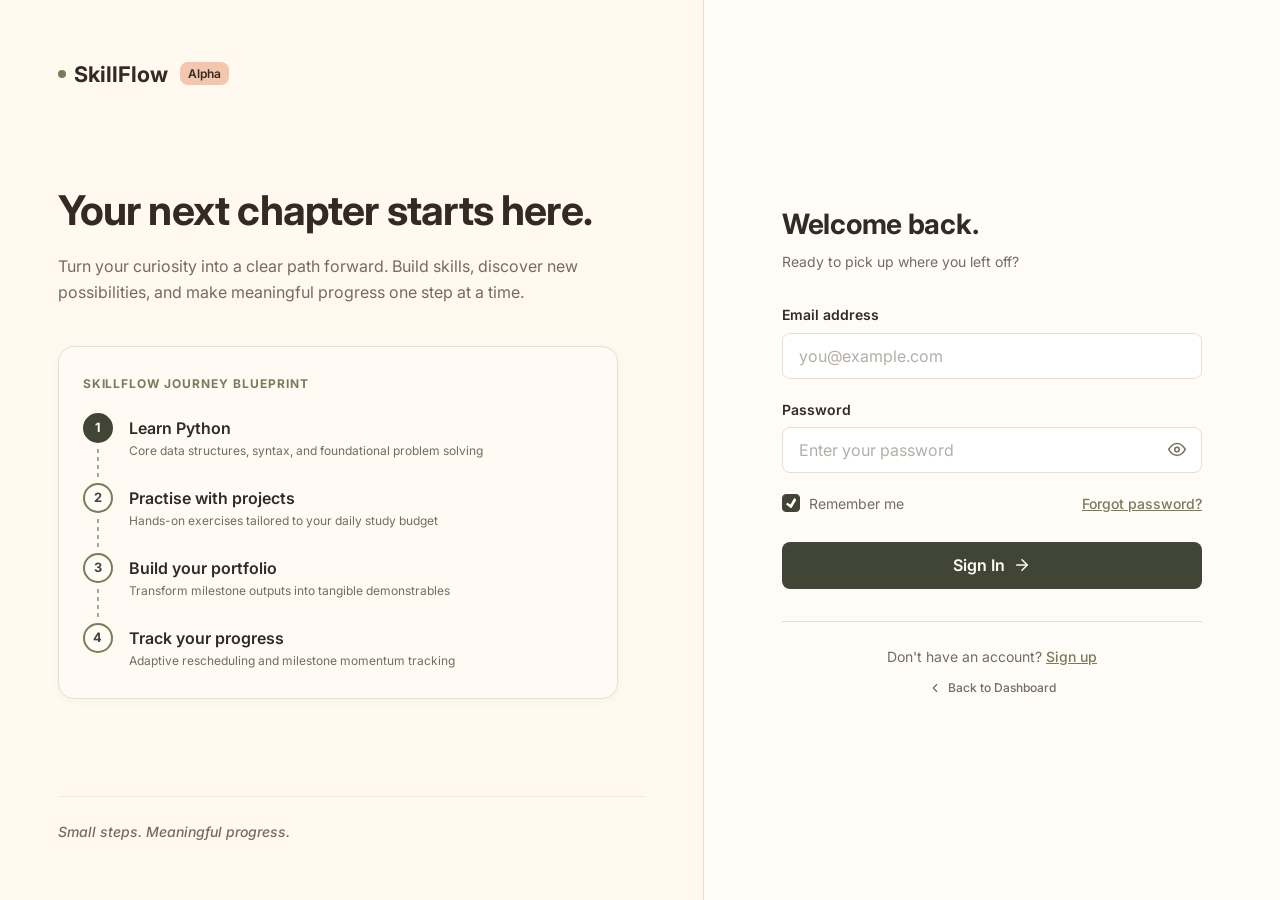
==== commit 608bec19: "Final login" ====
--- a/index.html
+++ b/index.html
@@ -10,6 +10,16 @@
   <link rel="preconnect" href="https://fonts.gstatic.com" crossorigin>
   <link href="https://fonts.googleapis.com/css2?family=Inter:wght@400;500;600;700&display=swap" rel="stylesheet">
   
+  <!-- Mandatory Auth Guard & Onboarding State Check -->
+  <script>
+    if (!localStorage.getItem('skillflow_user')) {
+      window.location.replace('auth.html');
+    }
+    if (localStorage.getItem('skillflow_profile_completed') === 'true') {
+      document.documentElement.classList.add('profile-completed');
+    }
+  </script>
+
   <!-- Application Styles -->
   <link rel="stylesheet" href="css/styles.css">
 </head>
@@ -27,7 +37,8 @@
         <button type="button" class="nav-btn" data-view="dashboard">Dashboard</button>
         <button type="button" class="nav-btn" data-view="roadmap">Roadmap</button>
         <button type="button" class="nav-btn" data-view="schedule">Daily Schedule</button>
-        <a href="auth.html" class="nav-btn auth-nav-link" style="border: 1px solid var(--color-border); margin-left: 0.5rem;">Account</a>
+        <button type="button" class="nav-btn btn-edit-goals" id="btn-edit-goals" title="Modify your learning goal, level, or daily budget" style="display: none;">Edit Goals</button>
+        <button type="button" class="nav-btn btn-logout" id="btn-logout" title="Log out of SkillFlow">Log Out</button>
       </nav>
     </div>
   </header>
--- a/css/styles.css
+++ b/css/styles.css
@@ -158,6 +158,38 @@
   color: #FFFFFF;
 }
 
+.btn-logout {
+  color: var(--color-text-muted);
+  border: 1px solid var(--color-border);
+  margin-left: var(--spacing-sm);
+  background-color: transparent;
+  cursor: pointer;
+}
+
+.btn-logout:hover {
+  color: #B45309;
+  border-color: var(--deadline-alert);
+  background-color: rgba(245, 158, 11, 0.08);
+}
+
+.btn-edit-goals {
+  color: var(--color-text-muted);
+  border: 1px solid var(--color-border);
+  margin-left: auto;
+  background-color: transparent;
+  cursor: pointer;
+  font-size: var(--font-size-sm);
+  padding: 0.5rem 0.85rem;
+  border-radius: var(--radius-sm);
+  transition: all var(--transition-fast);
+}
+
+.btn-edit-goals:hover {
+  color: var(--heading-color);
+  border-color: rgba(85, 107, 47, 0.4);
+  background-color: var(--bg-main);
+}
+
 .app-main {
   max-width: var(--container-max-width);
   margin: 0 auto;
@@ -174,6 +206,10 @@
 
 .view-container.active {
   display: block;
+}
+
+html.profile-completed #view-onboarding:not([style*="display: block"]) {
+  display: none !important;
 }
 
 @keyframes fadeIn {
